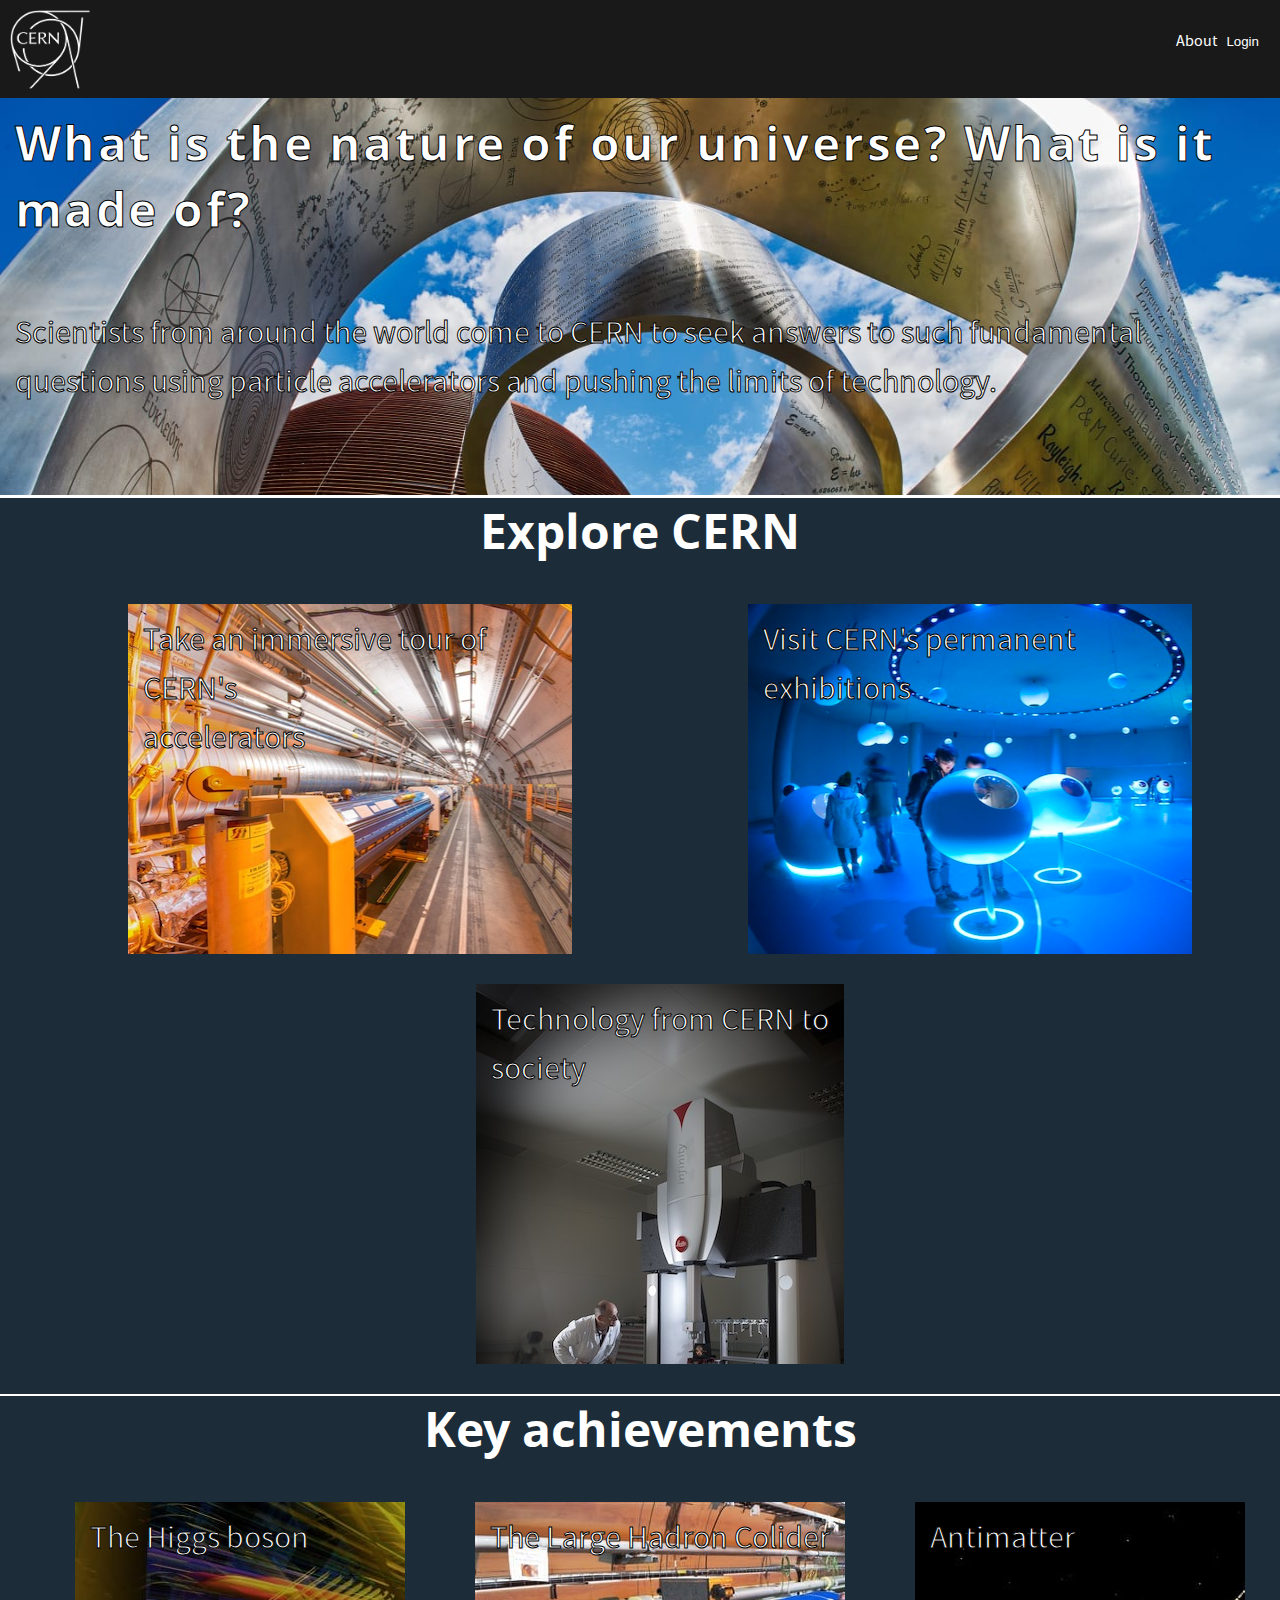
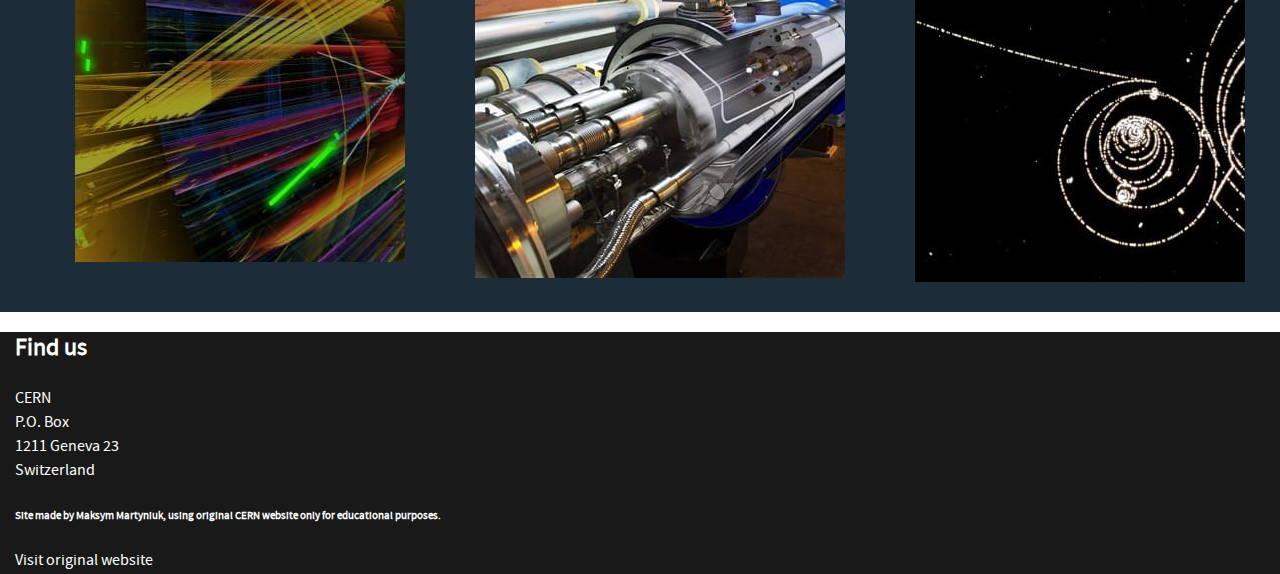
==== index.html @ 85ef2948 "Clone to github repo" ====
<!DOCTYPE html>
<html lang="en">
<head>
    <meta charset="UTF-8">
    <meta name="viewport" content="width=device-width">
    <meta name="description" content="CERN, the European Organization for Nuclear Research, is one of the world’s largest and most respected centres for scientific research. Its business is fundamental physics, finding out what the Universe is made of and how it works.">
    <title>Home | CERN</title>
    <link class="style-link" rel="stylesheet" href="css/light.css">
</head>
<body>
    <header>
        <nav class="main-navigation">
            <a class="home-button" href="index.html"><img class="cern-logo" src="images/cern-logo.png"></a>
            <ul class="nav-list">
                <a class="about-button" href="about.html">About</a>
                <button class="login-button" onclick="openForm()">Login</button>
            </ul>
        </nav>        
    </header>
    <main>
        <div class="universe">
            <h2 class="universe-title">What is the nature of our universe? What is it made of?</h2>
            <p class="universe-description">Scientists from around the world come to CERN to seek answers to such fundamental questions using particle accelerators and pushing the limits of technology. </p>
        </div>
        <div class="explore">
            <h2 class="explore-title">Explore CERN</h2>
            <ul class="explore-list">
                <li class="explore1">Take an immersive tour of CERN's<br> accelerators</li>
                <li class="explore2">Visit CERN's permanent exhibitions</li>
                <li class="explore3">Technology from CERN to<br> society</li>
            </ul>
        </div>
        <div class="achievements">
            <h2 class="achievements-title">Key achievements</h2>
            <ul class="achievements-list">
            <li class="ach1"><a href="boson.html">The Higgs boson</a></li>
            <li class="ach2"><a href="lhc.html">The Large Hadron Colider</a></li>
            <li class="ach3"><a href="antimatter.html">Antimatter</a></li>
        </ul>
        </div>
    </main>
    <footer>
        <div class="contact">
            <h2 class="contact-title">Find us</h2>
            <p class="contact-info">CERN<br>P.O. Box<br>1211 Geneva 23<br>Switzerland</p>
            <h6 class="my-info">Site made by Maksym Martyniuk, using original CERN website only for educational purposes.</h6>
        </div>
        <a href="https://home.cern/">Visit original website</a>
    </footer>
</body>
</html>
---- css/light.css ----
a{
    text-decoration: none;
    color: white;
}
body
{
    padding: 0px;
    margin: 0px;
    color: white;
    font-family: sans-regular;
}
.cern-logo
{
    width: 5em;
    margin-left: 10px;
    margin-top: 10px;
}
@font-face{
    font-family: sans-regular;
    src: url(/fonts/regular.woff2);
}
@font-face{
    font-family: sans-bold;
    src: url(/fonts/bold.woff2);
}
main{
    margin-top: 85px;
    width: 100%;
}
.main-navigation
{
    position: fixed;
    top: 0;
    min-width: 320px;
    width: 100%;
    min-height: 75px;
    background-color: #191919;
}
.nav-list{
    float: right;
    padding: 15px;
}
.login-button
{
    background-color: #191919;
    border: none;
    color: white;
    text-decoration: none;

}
.about-button
{
    color: white;
    text-decoration: none;
}
.universe
{
    margin-top: 95px;
    background: url(/images/_DSC5826.jpg) no-repeat scroll center;
    background-size: cover;
    color: white;    
    min-height: 400px;
}
.universe-title
{
    font-family: sans-bold;
    letter-spacing: 0.052em;
    font-style: normal;
    -webkit-text-stroke: 1px black;
    font-size: 3em;
    padding: 15px;
}

.universe-description
{
    font-family: sans-regular;
    font-size: 2em;
    -webkit-text-stroke: 1px black;
    padding: 15px;
}
.explore
{
    background-color:rgba(28,44,56,1);
    height: 100%;
    width: 100%;
    position: static;
    margin-top: -37px;
}
.explore-title
{
    font-family: sans-bold;
    color: white;
    display: block;
    text-align: center;
    font-size: 3em;
}
.explore-list
{
    display: flex;
    justify-content: space-around;
    align-items: center;
    flex-wrap: wrap;
    flex-shrink: 1;
    list-style: none;
    padding-bottom: 30px;
}
.explore1
{
    max-width: 33.333%;
    max-height: 100%;
    min-width: 300px;
    min-height: 350px;
    background: url(/images/explore1.jpg) no-repeat;
    font-size: 2em;
    -webkit-text-stroke: 1px black;
    padding: 15px;
}
.explore2
{
    max-width: 33.333%;
    max-height: 100%;
    min-width: 300px;
    min-height: 350px;
    background: url(/images/explore2.jpg) no-repeat;
    font-size: 2em;
    -webkit-text-stroke: 1px black;
    padding: 15px;
}
.explore3
{
    max-width: 33.333%;
    max-height: 100%;
    min-width: 300px;
    min-height: 350px;
    background: url(/images/explore3.jpg) no-repeat;
    font-size: 2em;
    -webkit-text-stroke: 1px black;
    padding: 15px;
}
.achievements
{
    background-color:rgba(28,44,56,1);
    height: 100%;
    width: 100%;
    position: static;
    margin-top: -37px;
}
.achievements-title
{
    font-family: sans-bold;
    color: white;
    display: block;
    text-align: center;
    font-size: 3em;
}
.achievements-list
{
    display: flex;
    justify-content: space-around;
    align-items: center;
    flex-wrap: wrap;
    list-style: none;
    padding-bottom: 30px;
}
.ach1
{
    max-width: 33.333%;
    max-height: 100%;
    min-width: 300px;
    min-height: 350px;
    background: url(/images/boson.jpg) no-repeat;
    font-size: 2em;
    -webkit-text-stroke: 1px black;
    padding: 15px;
}
.ach2
{
    max-width: 33.333%;
    max-height: 100%;
    min-width: 300px;
    min-height: 350px;
    background: url(/images/lhc.jpg) no-repeat;
    font-size: 2em;
    -webkit-text-stroke: 1px black;
    padding: 15px;
}
.ach3
{
    max-width: 33.333%;
    max-height: 100%;
    min-width: 300px;
    min-height: 350px;
    background: url(/images/antimat.jpg) no-repeat;
    font-size: 2em;
    -webkit-text-stroke: 1px black;
    padding: 15px;
}
footer
{
    background: #191919;
    padding-left: 15px;
}
.dirac-box
{
    color: black;
    display: flex;
    flex-direction: row;
    flex-wrap: no-wrap;
    padding-left: 15px;
    padding-right: 15px;
    padding-top: 25px;
}
.dirac-box img
{
    width: 30%;
    min-width: 300px;
    max-height: 500px;
}
.dirac-text
{
    width: 70%;
    display: flex;
    flex-direction: column;
    padding-left: 15px;
    padding-top: 15px;
}
.lhc-head
{
    color: white;
    padding-top: 15px;
    text-align: center;
    background-image: url(/images/lhc-background.jpg);
    background-repeat: no-repeat;
    height: 100%;
    background-size: cover;
}
.lhc-box
{
    color: #191919;
    display: flex;
    flex-wrap: wrap;
    padding: 15px;
    margin: 15px;
}
.lhc-box1
{
    width: 100%;
}
.lhc-box2
{
    width: 40%;
}
.lhc-box3
{
    width: 50%;
    padding-left: 1%;
}
.lhc-box4
{
    width: 49%;
    padding-right: 1%;
}

.lhc-box5
{
    width: 50%;
}
@media(max-width: 897px)
{
    .dirac-box{
        flex-direction: column;
    }
    .lhc-box{
        flex-direction: column;
    }
}
@media(max-width:992px)
{
    .explore-list
    {
        flex-direction: column;
        flex-wrap: nowrap;
    }
    .achievements-list
    {
        flex-direction: column;
        flex-wrap: nowrap;
    }
}
/*@media(max-width:767px)
{
    body{
        max-width: none;
    }
}*/
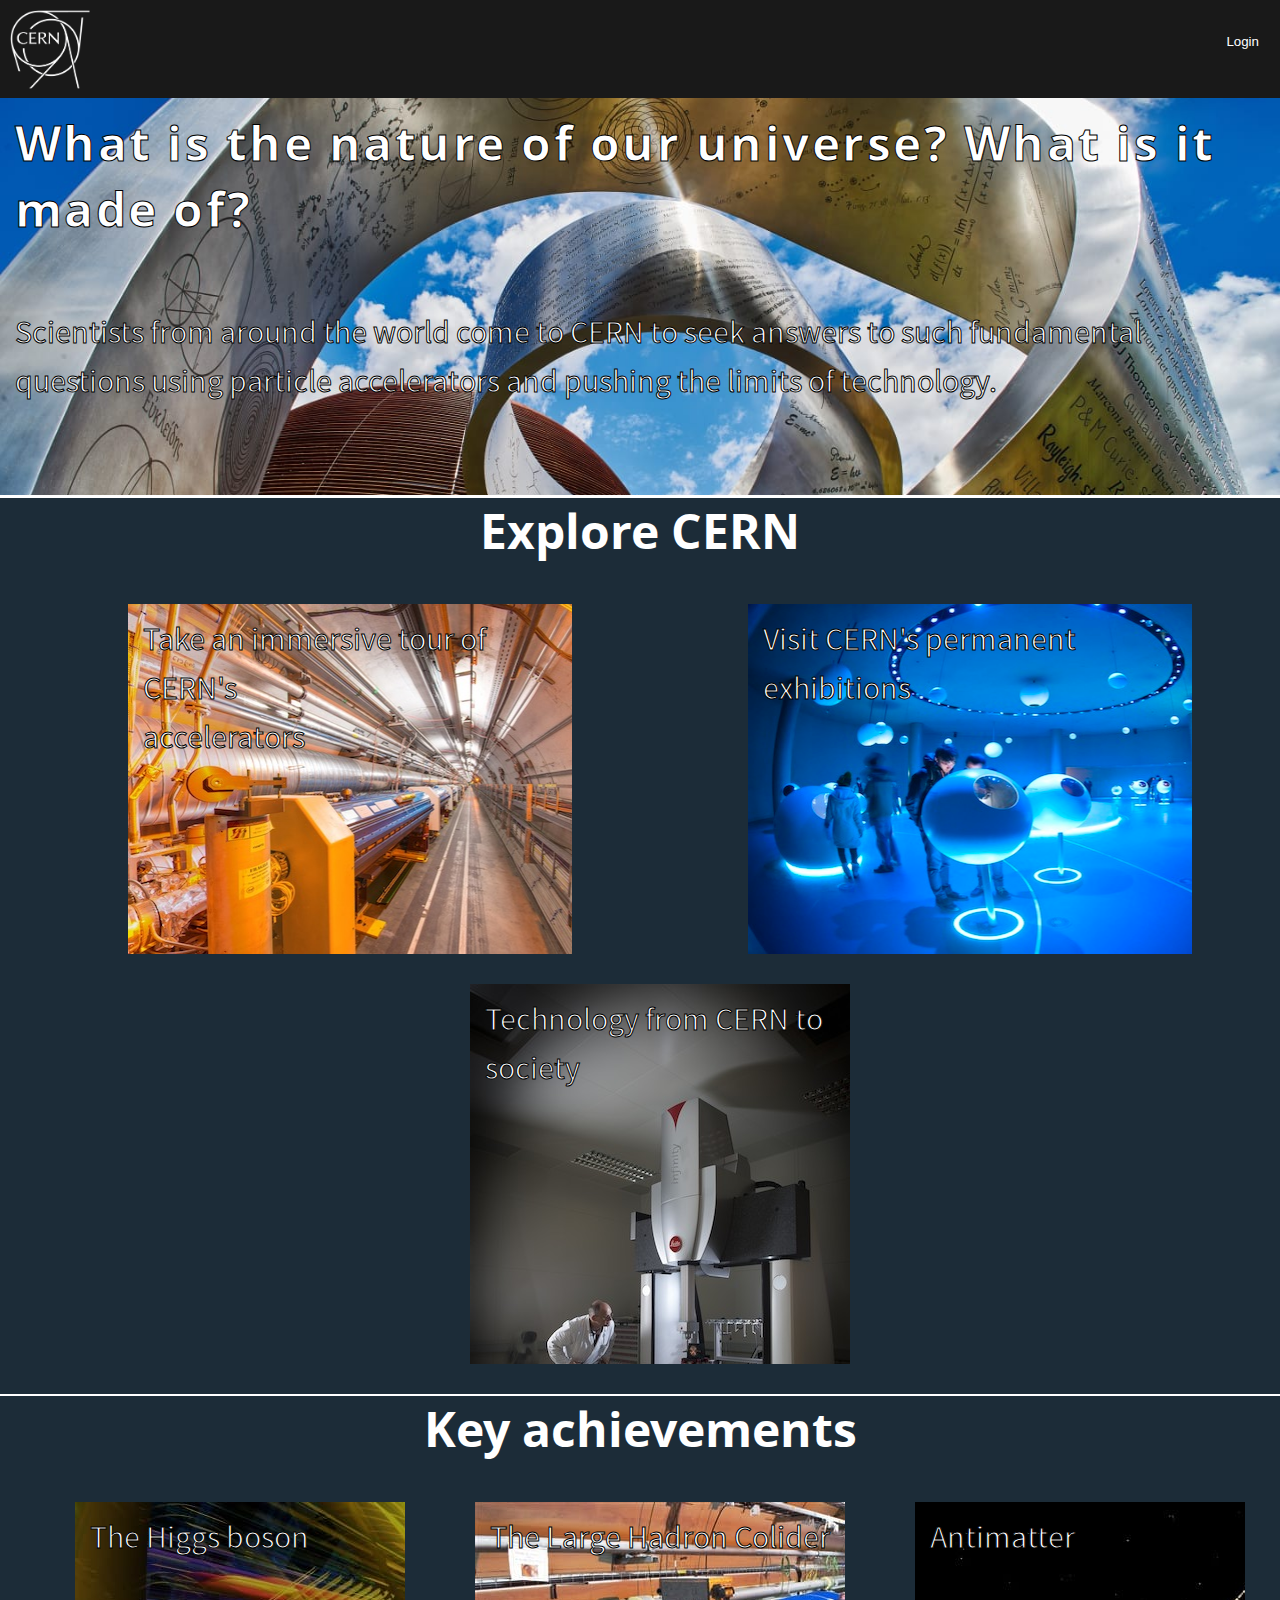
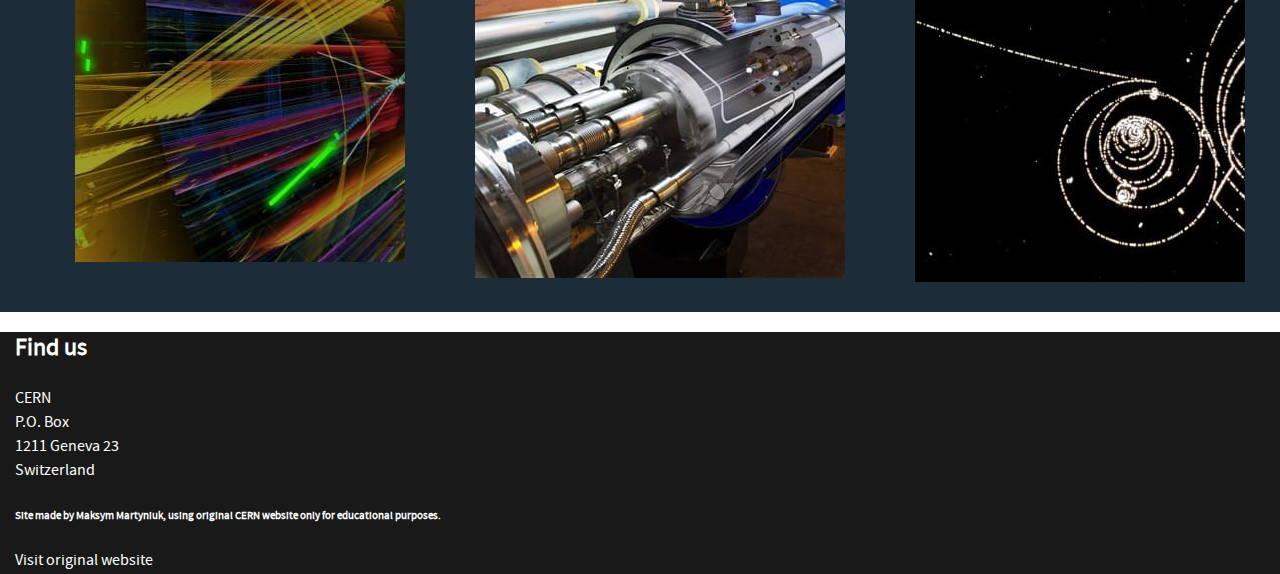
==== commit a0d476b6: "media done" ====
--- a/index.html
+++ b/index.html
@@ -12,7 +12,6 @@
         <nav class="main-navigation">
             <a class="home-button" href="index.html"><img class="cern-logo" src="images/cern-logo.png"></a>
             <ul class="nav-list">
-                <a class="about-button" href="about.html">About</a>
                 <button class="login-button" onclick="openForm()">Login</button>
             </ul>
         </nav>        
--- a/css/light.css
+++ b/css/light.css
@@ -48,11 +48,7 @@
     text-decoration: none;
 
 }
-.about-button
-{
-    color: white;
-    text-decoration: none;
-}
+
 .universe
 {
     margin-top: 95px;
@@ -108,7 +104,6 @@
 {
     max-width: 33.333%;
     max-height: 100%;
-    min-width: 300px;
     min-height: 350px;
     background: url(/images/explore1.jpg) no-repeat;
     font-size: 2em;
@@ -119,7 +114,6 @@
 {
     max-width: 33.333%;
     max-height: 100%;
-    min-width: 300px;
     min-height: 350px;
     background: url(/images/explore2.jpg) no-repeat;
     font-size: 2em;
@@ -130,7 +124,7 @@
 {
     max-width: 33.333%;
     max-height: 100%;
-    min-width: 300px;
+    min-width: 350px;
     min-height: 350px;
     background: url(/images/explore3.jpg) no-repeat;
     font-size: 2em;
@@ -265,6 +259,42 @@
 {
     width: 50%;
 }
+
+.boson-head
+{
+    color: white;
+    padding-top: 15px;
+    text-align: center;
+    background-image: url(/images/lhc-background.jpg);
+    background-repeat: no-repeat;
+    height: 100%;
+    background-size: cover;
+}
+.boson-box
+{
+    color: #191919;
+    display: flex;
+    flex-wrap: wrap;
+    width: 100%;
+}
+.boson-box1
+{
+    width: 50%;
+    margin: 5%;
+}
+.boson-box2
+{
+    width: 40%;
+}
+.boson-box3
+{
+    width: 40%;
+}
+.boson-box4
+{
+    width: 50%;
+    margin: 5%;
+}
 @media(max-width: 897px)
 {
     .dirac-box{
@@ -273,6 +303,85 @@
     .lhc-box{
         flex-direction: column;
     }
+    .lhc-box2
+    {
+        width: 100%;
+    }
+    .lhc-box3
+    {
+        width: 100%;
+    }
+    .lhc-box4
+    {
+        width: 100%;
+    }
+    .lhc-box5
+    {
+        width: 100%;
+    }
+    .boson-box{
+        flex-direction: column;
+    }
+    .boson-box1
+{
+    width: 100%;
+    margin: 0%;
+}
+    .boson-box2
+{
+    width: 100%;
+    margin: 0%;
+}
+    .boson-box3
+{
+    width: 100%;
+    margin: 0%;
+}
+    .boson-box4
+{
+    width: 100%;
+    margin: 0%;
+}
+    .universe-title
+    {
+        padding: 0%;
+    }
+    .explore1
+    {
+        padding: 0%;
+        min-width: 200px;
+        min-height: 280px;
+    }
+    .explore2
+    {
+        padding: 0%;
+        min-width: 200px;
+        min-height: 280px;
+    }
+    .explore3
+    {
+        padding: 0%;
+        min-width: 200px;
+        min-height: 280px;
+    }
+    .ach1
+    {
+        padding: 0%;
+        min-width: 200px;
+        min-height: 280px;
+    }
+    .ach2
+    {
+        padding: 0%;
+        min-width: 200px;
+        min-height: 280px;
+    }
+    .ach3
+    {
+        padding: 0%;
+        min-width: 200px;
+        min-height: 280px;
+    }
 }
 @media(max-width:992px)
 {
@@ -286,10 +395,4 @@
         flex-direction: column;
         flex-wrap: nowrap;
     }
-}
-/*@media(max-width:767px)
-{
-    body{
-        max-width: none;
-    }
-}*/+}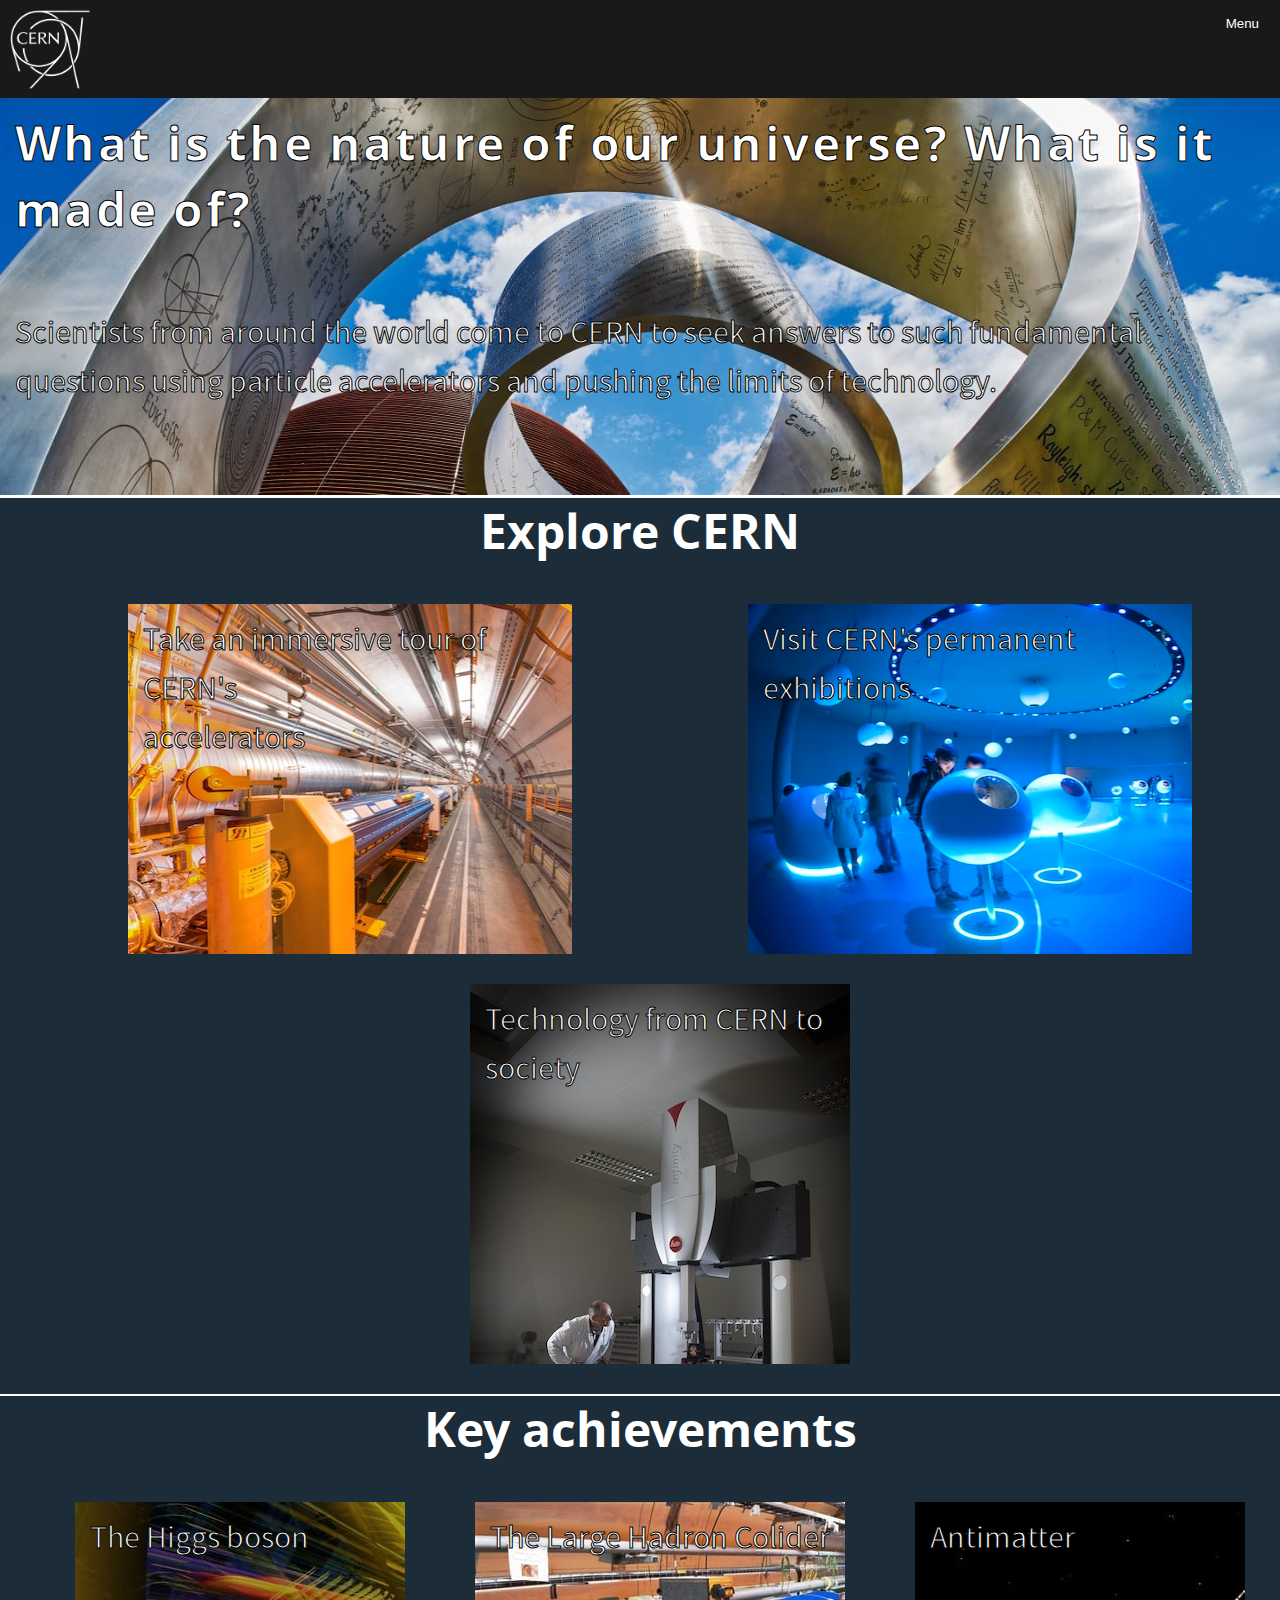
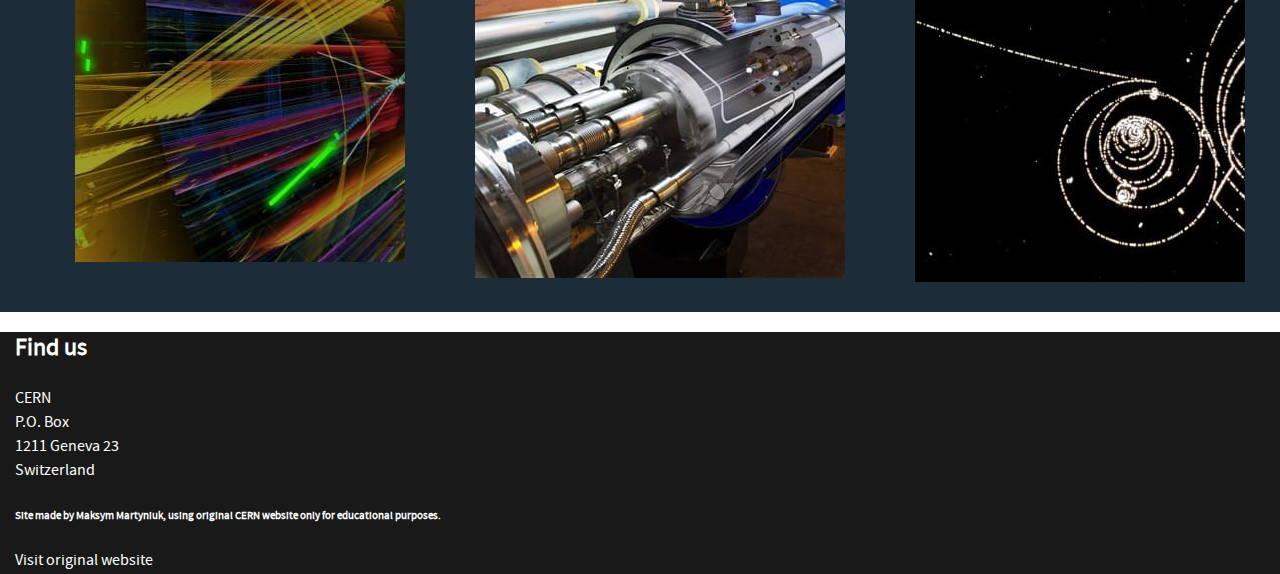
==== commit 740f3ebf: "done (but very-very bad ヽ(*ﾟ д ﾟ)ノ" ====
--- a/index.html
+++ b/index.html
@@ -11,9 +11,13 @@
     <header>
         <nav class="main-navigation">
             <a class="home-button" href="index.html"><img class="cern-logo" src="images/cern-logo.png"></a>
-            <ul class="nav-list">
-                <button class="login-button" onclick="openForm()">Login</button>
-            </ul>
+            <div class="nav-list">
+                <button class="menu-button">Menu</button>
+                <div class="dropdown">
+                    <a class="about-button" href="about.html">About</a>
+                    <button class="theme-toggle">Toggle</button>
+                </div>
+            </div>
         </nav>        
     </header>
     <main>
@@ -45,6 +49,7 @@
             <h6 class="my-info">Site made by Maksym Martyniuk, using original CERN website only for educational purposes.</h6>
         </div>
         <a href="https://home.cern/">Visit original website</a>
+        <script src="/script/script.js"></script>
     </footer>
 </body>
 </html>--- a/css/light.css
+++ b/css/light.css
@@ -8,6 +8,40 @@
     margin: 0px;
     color: white;
     font-family: sans-regular;
+}
+.nav-list
+{
+    position: relative;
+    display: inline-block;
+}
+.menu-button
+{
+    background-color: #191919;
+    color: white;
+    border: none;
+}
+.dropdown
+{
+    display: none;
+    position: absolute;
+    background-color: #191919;
+    min-width: 160px;
+    z-index: 1;
+}
+.dropdown a {
+    color: white;
+    text-decoration: none;
+    display: block;
+}
+.dropdown button {
+    color: white;
+    text-decoration: none;
+    display: block;
+    background-color: #191919;
+    border: none;
+}
+.nav-list:hover .dropdown {
+    display: block;
 }
 .cern-logo
 {
@@ -39,6 +73,8 @@
 .nav-list{
     float: right;
     padding: 15px;
+    display: flex;
+    list-style: none;
 }
 .login-button
 {
@@ -295,6 +331,35 @@
     width: 50%;
     margin: 5%;
 }
+
+.about-table
+{
+    margin-top: 115px;
+    color: #191919;
+    text-align: center;
+    border-spacing: 5px;
+    background: #E1E3E0;
+    width: 60%;
+    margin-left: 20%;
+    margin-right: 20%;
+}
+.cern-event
+{
+    color:red;
+}
+.registration-form
+{
+    color: #191919;
+    text-align: center;
+    display: flex;
+    flex-direction: column;
+    background-color: #E1E3E0;
+}
+.events-label
+{
+    color: #191919;
+    text-align: center;
+}
 @media(max-width: 897px)
 {
     .dirac-box{
@@ -382,6 +447,12 @@
         min-width: 200px;
         min-height: 280px;
     }
+    .about-table
+    {
+        margin-left: 0%;
+        width: 50%;
+    }
+    
 }
 @media(max-width:992px)
 {
@@ -395,4 +466,8 @@
         flex-direction: column;
         flex-wrap: nowrap;
     }
+}
+.lbl
+{
+    color:red;
 }